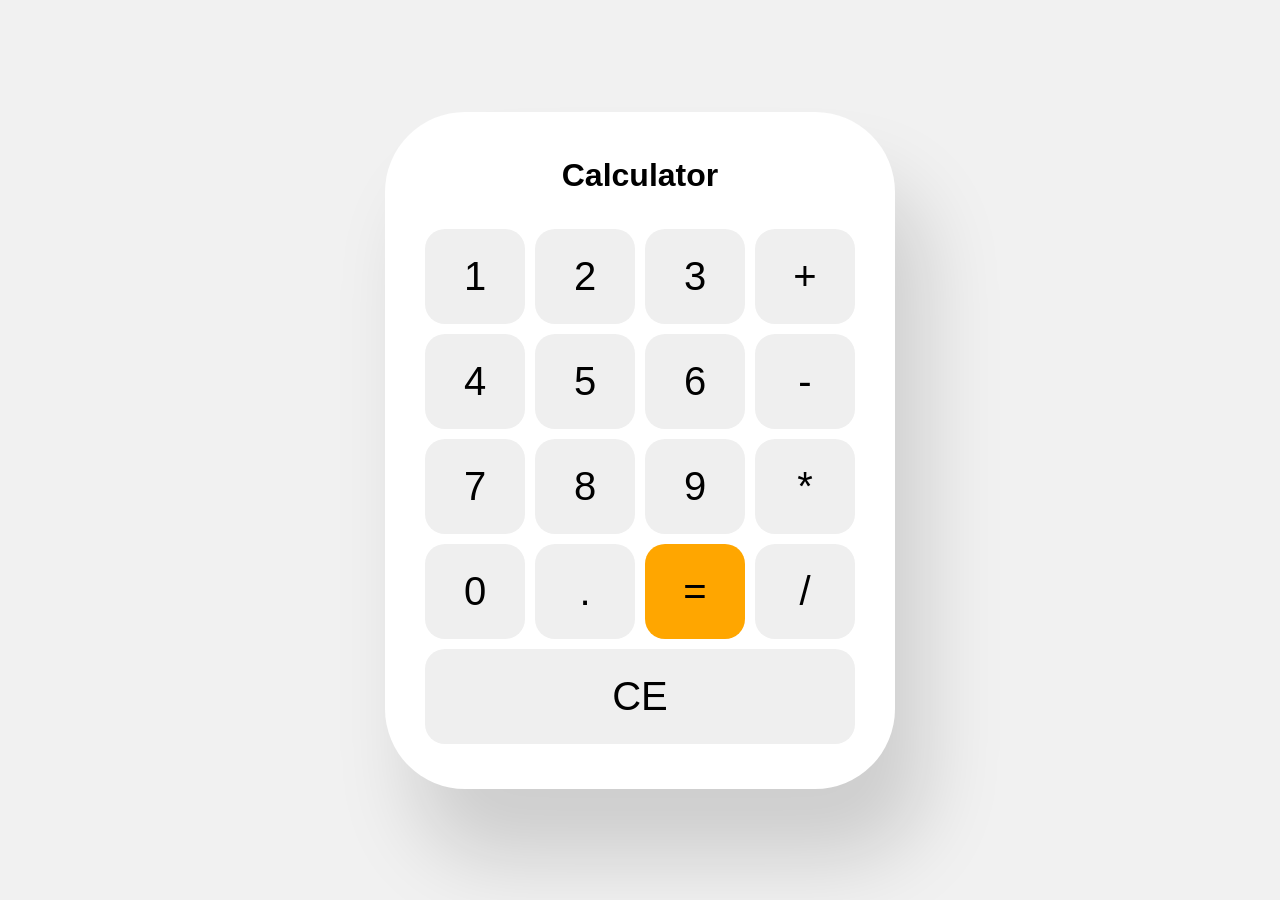
==== calculator.html @ 39d6ad42 "Added calculator.html" ====
<!DOCTYPE html>
<html lang="en">
<head>
  <meta charset="UTF-8">
  <meta name="viewport" content="width=device-width, initial-scale=1.0">
  <title>Calculator</title>
  <style>
    body {
      box-sizing: border-box;
      margin: 0;
      height: 100vh;
      font-family: Roboto, Arial;
    }

    main {
      display: flex;
      justify-content: center;
      align-items: center;
      height: 100vh;
      text-align: center;
      background-color: #f1f1f1;
    }

    h1 {
      margin: 0;
      padding-bottom: 35px;
    }

    .calculator {
      box-shadow: 30px 70px 80px rgba(0, 0, 0, 0.15);
      padding: 45px 40px 45px;
      border-radius: 80px;
      flex: 1 0 200px;
      margin: 0 50px 0;
      background-color: white;
    }

    button {
      width: 100px;
      border: none;
      padding: 25px;
      border-radius: 20px;
      font-size: 40px;
      font-weight: 400;
      cursor: pointer;
    }

    button:hover {
      background-color: black;
      color: white;
      font-weight: 700;
      transition: background-color 0.4s;
    }

    .row {
      display: flex;
      justify-content: space-between;
      padding-bottom: 10px;
      gap: 10px;
    }

    .equal-button {
      background-color: rgb(255, 166, 0);
    }

    .equal-button:hover {
      background-color: black;
      color: orange;
    }

    .clear-button {
      width: 100%;
    }

  </style>

</head>
<body>
  <main>
    <div class="centering">
      <div class="calculator">
        <h1>Calculator</h1>
        <section class="buttons">
          <div class="row">
            <button onclick="
              calculation += '1';
              console.log(calculation);
            ">1</button>
        
            <button onclick="
              calculation += '2';
              console.log(calculation);
            ">2</button>
          
            <button onclick="
              calculation += '3';
              console.log(calculation);
            ">3</button>
  
            <button onclick="
              calculation += '+';
              console.log(calculation);
            ">+</button>
          </div>
  
          <div class="row">
            <button onclick="
              calculation += '4';
              console.log(calculation);
            ">4</button>
  
            <button onclick="
              calculation += '5';
              console.log(calculation);
            ">5</button>
  
            <button onclick="
              calculation += '3';
              console.log(calculation);
            ">6</button>
  
            <button onclick="
              calculation += '-';
              console.log(calculation);
            ">-</button>
          </div> 
  
          <div class="row">
            <button onclick="
              calculation += '7';
              console.log(calculation);
            ">7</button>
  
            <button onclick="
              calculation += '8';
              console.log(calculation);
            ">8</button>
  
            <button onclick="
              calculation += '9';
              console.log(calculation);
            ">9</button>
  
            <button onclick="
              calculation += '*';
              console.log(calculation);
            ">*</button>
          </div>
  
          <div class="row">
            <button onclick="
              calculation += '0';
              console.log(calculation);
            ">0</button>
  
            <button onclick="
              calculation += '.';
              console.log(calculation);
            ">.</button>
          
            <button class="equal-button" onclick="
              calculation = eval(calculation);
              console.log(calculation);
            ">=</button>
  
            <button onclick="
              calculation += '/';
              console.log(calculation);
            ">/</button>
          </div>
          
          <div class="clear">
            <button class="clear-button" onclick="
              calculation = '';
              console.log('Cleared');
          ">CE</button>
          </div>
  
        </section>
      </div>
    </div>
  </main>

  <script>
    let calculation = '';


  </script>
</body>
</html>
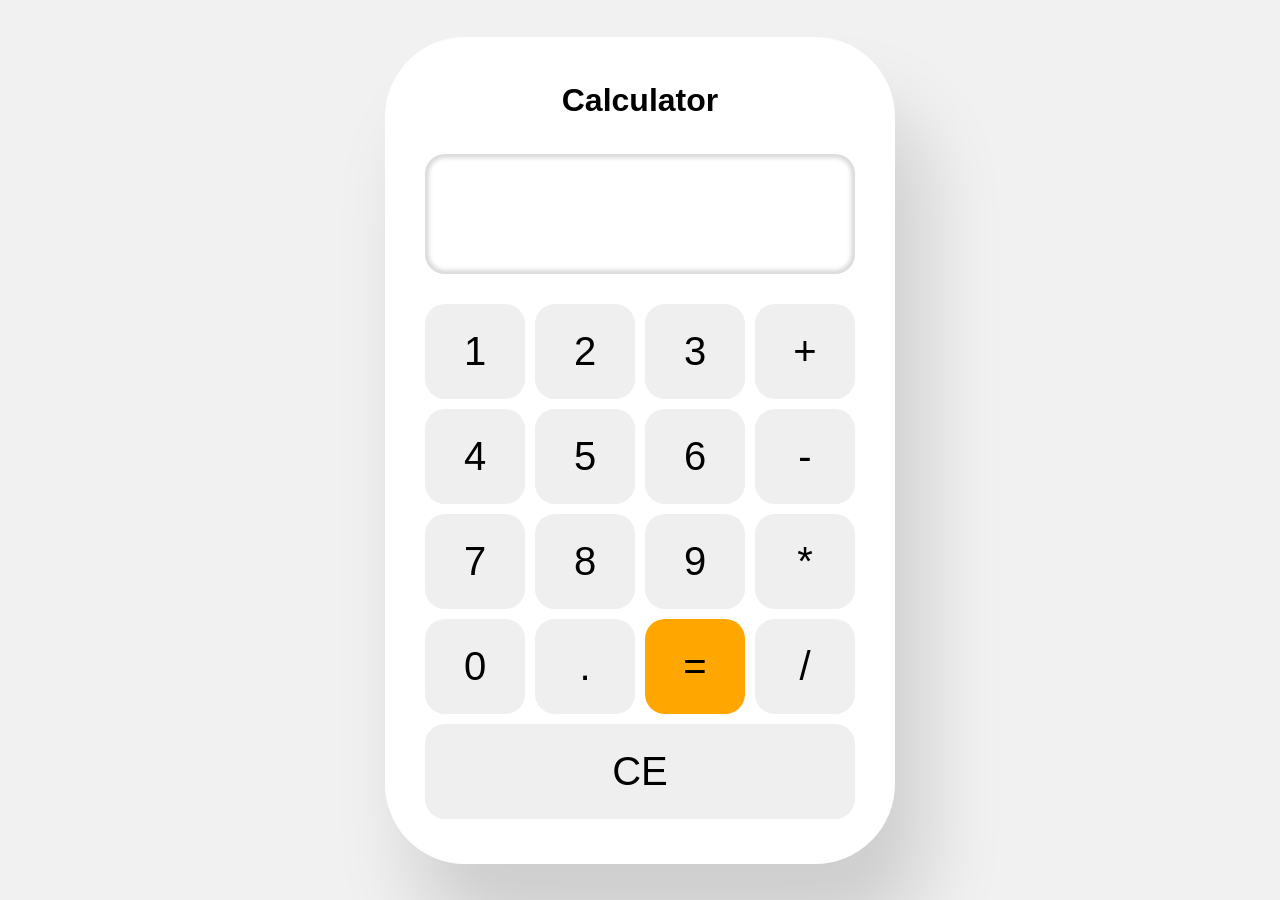
==== commit 2cda19cf: "Added display via eventlistener" ====
--- a/calculator.html
+++ b/calculator.html
@@ -4,186 +4,118 @@
   <meta charset="UTF-8">
   <meta name="viewport" content="width=device-width, initial-scale=1.0">
   <title>Calculator</title>
-  <style>
-    body {
-      box-sizing: border-box;
-      margin: 0;
-      height: 100vh;
-      font-family: Roboto, Arial;
-    }
-
-    main {
-      display: flex;
-      justify-content: center;
-      align-items: center;
-      height: 100vh;
-      text-align: center;
-      background-color: #f1f1f1;
-    }
-
-    h1 {
-      margin: 0;
-      padding-bottom: 35px;
-    }
-
-    .calculator {
-      box-shadow: 30px 70px 80px rgba(0, 0, 0, 0.15);
-      padding: 45px 40px 45px;
-      border-radius: 80px;
-      flex: 1 0 200px;
-      margin: 0 50px 0;
-      background-color: white;
-    }
-
-    button {
-      width: 100px;
-      border: none;
-      padding: 25px;
-      border-radius: 20px;
-      font-size: 40px;
-      font-weight: 400;
-      cursor: pointer;
-    }
-
-    button:hover {
-      background-color: black;
-      color: white;
-      font-weight: 700;
-      transition: background-color 0.4s;
-    }
-
-    .row {
-      display: flex;
-      justify-content: space-between;
-      padding-bottom: 10px;
-      gap: 10px;
-    }
-
-    .equal-button {
-      background-color: rgb(255, 166, 0);
-    }
-
-    .equal-button:hover {
-      background-color: black;
-      color: orange;
-    }
-
-    .clear-button {
-      width: 100%;
-    }
-
-  </style>
-
+  <link rel="stylesheet" href="style.css">
 </head>
 <body>
   <main>
-    <div class="centering">
+    <div class="container">
       <div class="calculator">
         <h1>Calculator</h1>
         <section class="buttons">
-          <div class="row">
-            <button onclick="
-              calculation += '1';
-              console.log(calculation);
-            ">1</button>
+          
+          <div class="row display">
+            <p class="js-display"></p>
+          </div>
+          
+          <div class="row">            
+            <button onclick="updateCalculation('1')">1</button>
         
-            <button onclick="
-              calculation += '2';
-              console.log(calculation);
-            ">2</button>
+            <button onclick="updateCalculation('2')">2</button>
           
-            <button onclick="
-              calculation += '3';
-              console.log(calculation);
-            ">3</button>
+            <button onclick="updateCalculation('3')">3</button>
   
-            <button onclick="
-              calculation += '+';
-              console.log(calculation);
-            ">+</button>
+            <button onclick="updateCalculation('+')">+</button>
           </div>
   
           <div class="row">
-            <button onclick="
-              calculation += '4';
-              console.log(calculation);
-            ">4</button>
+            <button onclick="updateCalculation('4')">4</button>
   
-            <button onclick="
-              calculation += '5';
-              console.log(calculation);
-            ">5</button>
+            <button onclick="updateCalculation('5')">5</button>
   
-            <button onclick="
-              calculation += '3';
-              console.log(calculation);
-            ">6</button>
+            <button onclick="updateCalculation('6')">6</button>
   
-            <button onclick="
-              calculation += '-';
-              console.log(calculation);
-            ">-</button>
+            <button onclick="updateCalculation('-')">-</button>
           </div> 
   
           <div class="row">
-            <button onclick="
-              calculation += '7';
-              console.log(calculation);
-            ">7</button>
+            <button onclick="updateCalculation('7')">7</button>
   
-            <button onclick="
-              calculation += '8';
-              console.log(calculation);
-            ">8</button>
+            <button onclick="updateCalculation('8')">8</button>
   
-            <button onclick="
-              calculation += '9';
-              console.log(calculation);
-            ">9</button>
+            <button onclick="updateCalculation('9')">9</button>
   
-            <button onclick="
-              calculation += '*';
-              console.log(calculation);
-            ">*</button>
+            <button onclick="updateCalculation('*')">*</button>
           </div>
   
           <div class="row">
-            <button onclick="
-              calculation += '0';
-              console.log(calculation);
-            ">0</button>
+            <button onclick="updateCalculation('0')">0</button>
   
-            <button onclick="
-              calculation += '.';
-              console.log(calculation);
-            ">.</button>
+            <button onclick="updateCalculation('.')">.</button>
           
-            <button class="equal-button" onclick="
-              calculation = eval(calculation);
-              console.log(calculation);
-            ">=</button>
+            <button class="equal-button" onclick="calculate();">=</button>
   
-            <button onclick="
-              calculation += '/';
-              console.log(calculation);
-            ">/</button>
+            <button onclick="updateCalculation('/')">/</button>
           </div>
           
           <div class="clear">
             <button class="clear-button" onclick="
-              calculation = '';
-              console.log('Cleared');
+              clearCalculation();
           ">CE</button>
           </div>
-  
+
         </section>
       </div>
     </div>
   </main>
 
   <script>
-    let calculation = '';
+    let calculation =
+      localStorage.getItem('calculation') || '';
+    
+    function updateCalculation(value) {
+      if (value === 'Backspace') {
+        calculation = calculation.slice(0, -1);
+      } else {
+        calculation += value;
+      }
+        displayCalculation();
+        localStorage.setItem('calculation', calculation);
+    }
 
+    function displayCalculation() {
+      document.querySelector('.js-display').textContent = calculation;
+    }
+    
+    function calculate() {
+      calculation = eval(calculation);
+      displayCalculation();
+    }
+
+    function clearCalculation() {
+      calculation = '';
+      localStorage.removeItem('calculation');
+      displayCalculation();
+    }
+
+    document.addEventListener('keydown',
+      function(event) {
+        const key = event.key;
+        const validKeys = ['0', '1', '2', '3', '4', '5', '6', '7', '8', '9', '+', '-', '*', '/', '.', '='];
+
+        if (key === 'Enter') {
+          calculate();
+        } else if (key === 'Backspace') {
+          event.preventDefault();
+          updateCalculation('Backspace');
+        } else if (key === 'Delete') {
+          clearCalculation();
+        } else if (validKeys.includes(key)) {
+          event.preventDefault();
+          updateCalculation(key);
+        }
+      });
+
+    displayCalculation();
 
   </script>
 </body>
--- a/style.css
+++ b/style.css
@@ -0,0 +1,128 @@
+.container {
+  max-width: 1536px;
+  margin-left: auto;
+  margin-right: auto;
+  padding-left: 0.5rem;
+  padding-right: 0.5rem;
+}
+
+/* 2xl */
+@media (max-width: 1536px) {
+  .container {
+    max-width: 1280px;
+  }
+}
+
+/* xl */
+@media (max-width: 1280px) {
+  .container {
+    max-width: 1024px;
+  }
+}
+
+/* lg */
+@media (max-width: 1024px) {
+  .container {
+    max-width: 768px;
+  }
+}
+
+/* md */
+@media (max-width: 768px) {
+  .container {
+    max-width: 640px;
+  }
+}
+
+/* sm */
+@media (max-width: 640px) {
+  .container {
+    max-width: 475px;
+  }
+}
+
+/* xs */
+@media (max-width: 475px) {
+  .container {
+    width: 100%;
+  }
+}
+
+body {
+  box-sizing: border-box;
+  margin: 0;
+  height: 100vh;
+  font-family: Roboto, Arial;
+}
+
+main {
+  display: flex;
+  justify-content: center;
+  align-items: center;
+  height: 100vh;
+  text-align: center;
+  background-color: #f1f1f1;
+}
+
+h1 {
+  margin: 0;
+  padding-bottom: 35px;
+}
+
+.calculator {
+  box-shadow: 30px 70px 80px rgba(0, 0, 0, 0.15);
+  padding: 45px 40px 45px;
+  border-radius: 80px;
+  flex: 1 0 200px;
+  background-color: white;
+}
+
+.row.display {
+  box-shadow: inset 0 0 4px 4px rgba(0, 0, 0, 0.15);
+  border-radius: 20px;
+  margin-bottom: 30px;
+  padding: 10px 30px 10px;
+  font-size: 40px;
+  height: 100px;
+  display: flex;
+  justify-content: flex-end;
+  align-items: center;
+  overflow: hidden;
+}
+
+button {
+  width: 100px;
+  border: none;
+  padding: 25px;
+  border-radius: 20px;
+  font-size: 40px;
+  font-weight: 400;
+  cursor: pointer;
+}
+
+button:hover {
+  background-color: black;
+  color: white;
+  font-weight: 700;
+  transition: background-color 0.4s;
+}
+
+.row {
+  display: flex;
+  justify-content: space-between;
+  padding-bottom: 10px;
+  gap: 10px;
+}
+
+.equal-button {
+  background-color: rgb(255, 166, 0);
+}
+
+.equal-button:hover {
+  background-color: black;
+  color: orange;
+}
+
+.clear-button {
+  width: 100%;
+}
